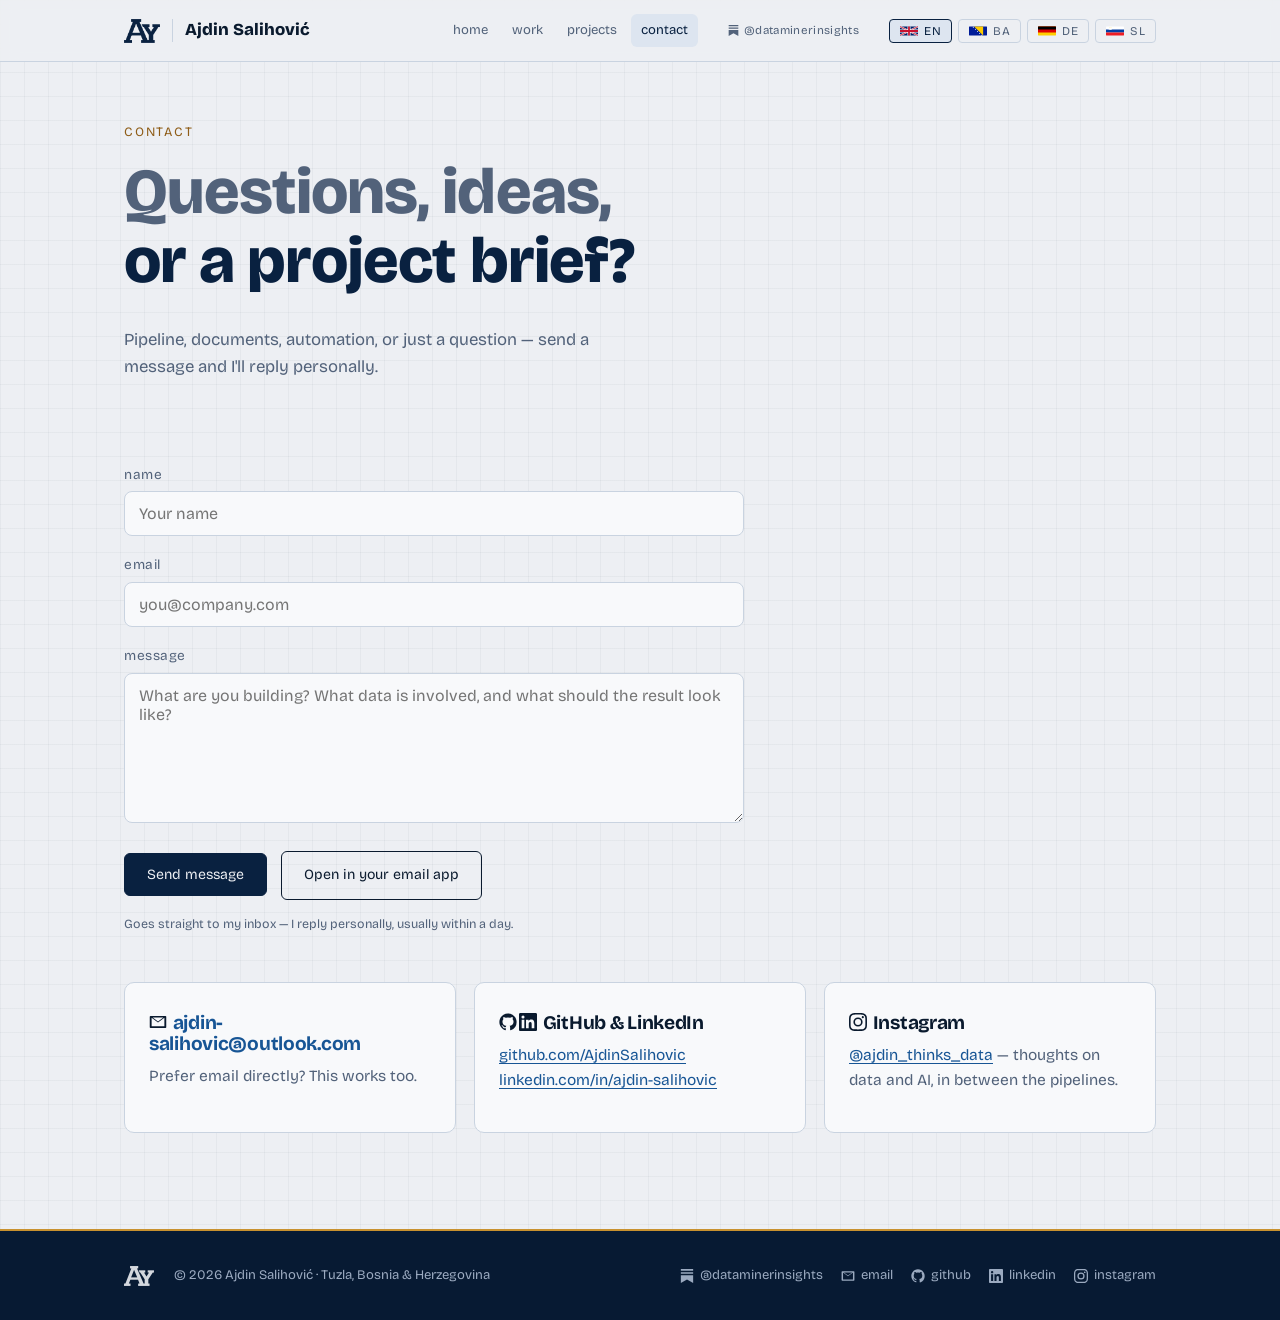
==== contact.html @ 7f222a4f "Removed unnecessary stuff" ====
<!DOCTYPE html>
<html lang="en">
<head>
  <meta charset="UTF-8" />
  <meta name="viewport" content="width=device-width, initial-scale=1.0" />
  <title>Contact — Ajdin Salihović</title>
  <meta name="description" content="Contact Ajdin Salihović — AI Data Engineer &amp; ML Engineer. Send a project inquiry or a question; replies come personally." />
  <link rel="preconnect" href="https://fonts.googleapis.com" />
  <link rel="preconnect" href="https://fonts.gstatic.com" crossorigin />
  <link href="https://fonts.googleapis.com/css2?family=Bricolage+Grotesque:wght@400;500;600;700;800&display=swap" rel="stylesheet" />
  <link rel="icon" type="image/png" href="[data-uri]" />
  <link rel="apple-touch-icon" href="assets/favicon-180.png" />
  <meta name="theme-color" content="#092140" />
  <link rel="stylesheet" href="styles.css" />
</head>
<body>

<header class="nav">
  <div class="nav-inner">
    <a class="brand" href="./"><span class="brand-mark" aria-hidden="true"></span><span class="brand-name">Ajdin Salihović</span></a>
    <nav class="nav-links" aria-label="Main">
      <a href="./">home</a>
      <a href="work">work</a>
      <a href="projects">projects</a>
      <a href="contact" aria-current="page">contact</a>
    </nav>
    <a class="nav-substack" href="https://dataminerinsights.substack.com/" target="_blank" rel="noopener"><svg class="icon" viewBox="0 0 24 24" aria-hidden="true"><path d="M22.539 8.242H1.46V5.406h21.08v2.836zM1.46 10.812V24L12 18.11 22.539 24V10.812H1.46zM22.539 0H1.46v2.836h21.08V0z"/></svg><span>@dataminerinsights</span></a>
    <div class="lang-switch" role="group" aria-label="Language">
      <button class="lang-btn" type="button" data-lang="en" aria-label="English">
        <svg viewBox="0 0 60 30" aria-hidden="true"><rect width="60" height="30" fill="#012169"/><path d="M0,0 60,30 M60,0 0,30" stroke="#fff" stroke-width="6"/><path d="M0,0 60,30 M60,0 0,30" stroke="#C8102E" stroke-width="3"/><path d="M30,0 V30 M0,15 H60" stroke="#fff" stroke-width="10"/><path d="M30,0 V30 M0,15 H60" stroke="#C8102E" stroke-width="6"/></svg>
        <span>EN</span>
      </button>
      <button class="lang-btn" type="button" data-lang="ba" aria-label="Bosanski">
        <svg viewBox="0 0 60 30" aria-hidden="true"><rect width="60" height="30" fill="#001C98"/><path d="M17,0 H47 V30 Z" fill="#FECB00"/><circle cx="14.5" cy="2.5" r="1.7" fill="#fff"/><circle cx="21.5" cy="9.5" r="1.7" fill="#fff"/><circle cx="28.5" cy="16.5" r="1.7" fill="#fff"/><circle cx="35.5" cy="23.5" r="1.7" fill="#fff"/><circle cx="42.5" cy="29" r="1.7" fill="#fff"/></svg>
        <span>BA</span>
      </button>
      <button class="lang-btn" type="button" data-lang="de" aria-label="Deutsch">
        <svg viewBox="0 0 60 30" aria-hidden="true"><rect width="60" height="30" fill="#FFCE00"/><rect width="60" height="20" fill="#DD0000"/><rect width="60" height="10" fill="#000"/></svg>
        <span>DE</span>
      </button>
      <button class="lang-btn" type="button" data-lang="sl" aria-label="Slovenščina">
        <svg viewBox="0 0 60 30" aria-hidden="true"><rect width="60" height="10" fill="#FFFFFF"/><rect y="10" width="60" height="10" fill="#003DA5"/><rect y="20" width="60" height="10" fill="#ED1C24"/><g transform="translate(8,2)"><path d="M6 2 L12 10 L0 10 Z" fill="#FFFFFF"/><path d="M3 8 Q6 12 9 8" stroke="#003DA5" fill="none" stroke-width="0.8"/><path d="M3 10 Q6 14 9 10" stroke="#003DA5" fill="none" stroke-width="0.8"/><circle cx="3" cy="2" r="0.7" fill="#FFD700"/><circle cx="6" cy="0.8" r="0.7" fill="#FFD700"/><circle cx="9" cy="2" r="0.7" fill="#FFD700"/></g></svg>
        <span>SL</span>
      </button>
    </div>
  </div>
</header>

<main>
  <section class="hero">
    <div class="wrap">
      <p class="eyebrow">Contact</p>
      <h1>Questions, ideas,<br /><span class="title-line">or a project brief?</span></h1>
      <p class="hero-sub">
        Pipeline, documents, automation, or just a question — send a message and I'll reply personally.
      </p>
    </div>
  </section>

  <section class="section">
    <div class="wrap">
      <form class="form" action="https://formsubmit.co/ajdin-salihovic@outlook.com" method="POST">
        <!-- FormSubmit configuration -->
        <input type="hidden" name="_subject" value="New inquiry from ajdinsalihovic.github.io" />
        <input type="hidden" name="_template" value="table" />
        <input type="hidden" name="_captcha" value="false" />
        <!-- UPDATE THIS: must be the full URL of YOUR live site's /thanks page.
             FormSubmit sends people here after submitting, so if this points at
             the wrong domain they'll land on a dead page. -->
        <input type="hidden" name="_next" value="https://ajdinsalihovic.github.io/portfolio_ai/thanks" />
        <input type="text" name="_honey" style="display:none" tabindex="-1" autocomplete="off" />

        <label for="name">name</label>
        <input id="name" type="text" name="name" required autocomplete="name" placeholder="Your name" />

        <label for="email">email</label>
        <input id="email" type="email" name="email" required autocomplete="email" placeholder="you@company.com" />

        <label for="message">message</label>
        <textarea id="message" name="message" required placeholder="What are you building? What data is involved, and what should the result look like?"></textarea>

        <button class="btn btn-primary" type="submit">Send message</button>
        <a class="btn btn-ghost" id="mailto-fallback" href="mailto:ajdin-salihovic@outlook.com" style="margin-left:10px;">Open in your email app</a>
        <p class="form-note">Goes straight to my inbox — I reply personally, usually within a day.</p>
      </form>

      <div class="grid-3" style="margin-top:48px;">
        <div class="card reveal">
          <h3><svg class="icon" viewBox="0 0 24 24" aria-hidden="true"><path d="M2 4h20a1 1 0 0 1 1 1v14a1 1 0 0 1-1 1H2a1 1 0 0 1-1-1V5a1 1 0 0 1 1-1zm10 8.6L3.5 6.2v11.6h17V6.2L12 12.6zM4.9 6l7.1 5.3L19.1 6H4.9z"/></svg> <a href="mailto:ajdin-salihovic@outlook.com" style="text-decoration:none;">ajdin-salihovic@outlook.com</a></h3>
          <p>Prefer email directly? This works too.</p>
        </div>
        <div class="card reveal">
          <h3><svg class="icon" viewBox="0 0 24 24" aria-hidden="true"><path d="M12 .5C5.65.5.5 5.65.5 12c0 5.08 3.29 9.39 7.86 10.91.58.11.79-.25.79-.56 0-.27-.01-1.17-.02-2.12-3.2.7-3.88-1.36-3.88-1.36-.52-1.33-1.28-1.68-1.28-1.68-1.04-.71.08-.7.08-.7 1.15.08 1.76 1.19 1.76 1.19 1.03 1.76 2.69 1.25 3.35.96.1-.75.4-1.25.72-1.54-2.55-.29-5.24-1.28-5.24-5.69 0-1.26.45-2.28 1.19-3.09-.12-.29-.52-1.46.11-3.05 0 0 .97-.31 3.17 1.18a11 11 0 0 1 5.77 0c2.2-1.49 3.16-1.18 3.16-1.18.63 1.59.24 2.76.12 3.05.74.81 1.19 1.83 1.19 3.09 0 4.42-2.7 5.39-5.27 5.68.41.36.78 1.06.78 2.14 0 1.55-.01 2.79-.01 3.17 0 .31.21.68.8.56A11.52 11.52 0 0 0 23.5 12C23.5 5.65 18.35.5 12 .5z"/></svg><svg class="icon" viewBox="0 0 24 24" aria-hidden="true"><path d="M20.45 20.45h-3.55v-5.57c0-1.33-.03-3.04-1.85-3.04-1.85 0-2.14 1.45-2.14 2.94v5.67H9.36V9h3.41v1.56h.05c.47-.9 1.63-1.85 3.36-1.85 3.6 0 4.27 2.37 4.27 5.45v6.29zM5.34 7.43a2.06 2.06 0 1 1 0-4.12 2.06 2.06 0 0 1 0 4.12zM7.12 20.45H3.56V9h3.56v11.45zM22.22 0H1.77C.79 0 0 .77 0 1.72v20.55C0 23.23.79 24 1.77 24h20.45c.98 0 1.78-.77 1.78-1.73V1.72C24 .77 23.2 0 22.22 0z"/></svg> GitHub &amp; LinkedIn</h3>
          <p>
            <a href="https://github.com/AjdinSalihovic" target="_blank" rel="noopener">github.com/AjdinSalihovic</a><br />
            <a href="https://www.linkedin.com/in/ajdin-salihovic/" target="_blank" rel="noopener">linkedin.com/in/ajdin-salihovic</a>
          </p>
        </div>
        <div class="card reveal">
          <h3><svg class="icon" viewBox="0 0 24 24" aria-hidden="true"><path d="M12 2.16c3.2 0 3.58.01 4.85.07 1.17.05 1.8.25 2.23.41.56.22.96.48 1.38.9.42.42.68.82.9 1.38.16.42.36 1.06.41 2.23.06 1.27.07 1.65.07 4.85s-.01 3.58-.07 4.85c-.05 1.17-.25 1.8-.41 2.23-.22.56-.48.96-.9 1.38-.42.42-.82.68-1.38.9-.42.16-1.06.36-2.23.41-1.27.06-1.65.07-4.85.07s-3.58-.01-4.85-.07c-1.17-.05-1.8-.25-2.23-.41a3.72 3.72 0 0 1-1.38-.9 3.72 3.72 0 0 1-.9-1.38c-.16-.42-.36-1.06-.41-2.23-.06-1.27-.07-1.65-.07-4.85s.01-3.58.07-4.85c.05-1.17.25-1.8.41-2.23.22-.56.48-.96.9-1.38.42-.42.82-.68 1.38-.9.42-.16 1.06-.36 2.23-.41 1.27-.06 1.65-.07 4.85-.07M12 0C8.74 0 8.33.01 7.05.07 5.78.13 4.9.33 4.14.63c-.79.3-1.46.72-2.13 1.38A5.88 5.88 0 0 0 .63 4.14C.33 4.9.13 5.78.07 7.05.01 8.33 0 8.74 0 12s.01 3.67.07 4.95c.06 1.27.26 2.15.56 2.91.3.79.72 1.46 1.38 2.13a5.88 5.88 0 0 0 2.13 1.38c.76.3 1.64.5 2.91.56C8.33 23.99 8.74 24 12 24s3.67-.01 4.95-.07c1.27-.06 2.15-.26 2.91-.56a5.88 5.88 0 0 0 2.13-1.38 5.88 5.88 0 0 0 1.38-2.13c.3-.76.5-1.64.56-2.91.06-1.28.07-1.69.07-4.95s-.01-3.67-.07-4.95c-.06-1.27-.26-2.15-.56-2.91a5.88 5.88 0 0 0-1.38-2.13A5.88 5.88 0 0 0 19.86.63c-.76-.3-1.64-.5-2.91-.56C15.67.01 15.26 0 12 0zm0 5.84A6.16 6.16 0 1 0 18.16 12 6.16 6.16 0 0 0 12 5.84zm0 10.16A4 4 0 1 1 16 12a4 4 0 0 1-4 4zm7.85-10.4a1.44 1.44 0 1 1-1.44-1.44 1.44 1.44 0 0 1 1.44 1.44z"/></svg> Instagram</h3>
          <p><a href="https://www.instagram.com/ajdin_thinks_data/" target="_blank" rel="noopener">@ajdin_thinks_data</a> — thoughts on data and AI, in between the pipelines.</p>
        </div>
      </div>
    </div>
  </section>
</main>

<footer class="footer">
  <div class="footer-inner">
    <span class="footer-mark" aria-hidden="true"></span>
    <span>© <span id="year">2026</span> Ajdin Salihović · Tuzla, Bosnia &amp; Herzegovina</span>
    <div class="footer-links">
      <a href="https://dataminerinsights.substack.com/" target="_blank" rel="noopener"><svg class="icon" viewBox="0 0 24 24" aria-hidden="true"><path d="M22.539 8.242H1.46V5.406h21.08v2.836zM1.46 10.812V24L12 18.11 22.539 24V10.812H1.46zM22.539 0H1.46v2.836h21.08V0z"/></svg>@dataminerinsights</a>
      <a href="mailto:ajdin-salihovic@outlook.com"><svg class="icon" viewBox="0 0 24 24" aria-hidden="true"><path d="M2 4h20a1 1 0 0 1 1 1v14a1 1 0 0 1-1 1H2a1 1 0 0 1-1-1V5a1 1 0 0 1 1-1zm10 8.6L3.5 6.2v11.6h17V6.2L12 12.6zM4.9 6l7.1 5.3L19.1 6H4.9z"/></svg>email</a>
      <a href="https://github.com/AjdinSalihovic" target="_blank" rel="noopener"><svg class="icon" viewBox="0 0 24 24" aria-hidden="true"><path d="M12 .5C5.65.5.5 5.65.5 12c0 5.08 3.29 9.39 7.86 10.91.58.11.79-.25.79-.56 0-.27-.01-1.17-.02-2.12-3.2.7-3.88-1.36-3.88-1.36-.52-1.33-1.28-1.68-1.28-1.68-1.04-.71.08-.7.08-.7 1.15.08 1.76 1.19 1.76 1.19 1.03 1.76 2.69 1.25 3.35.96.1-.75.4-1.25.72-1.54-2.55-.29-5.24-1.28-5.24-5.69 0-1.26.45-2.28 1.19-3.09-.12-.29-.52-1.46.11-3.05 0 0 .97-.31 3.17 1.18a11 11 0 0 1 5.77 0c2.2-1.49 3.16-1.18 3.16-1.18.63 1.59.24 2.76.12 3.05.74.81 1.19 1.83 1.19 3.09 0 4.42-2.7 5.39-5.27 5.68.41.36.78 1.06.78 2.14 0 1.55-.01 2.79-.01 3.17 0 .31.21.68.8.56A11.52 11.52 0 0 0 23.5 12C23.5 5.65 18.35.5 12 .5z"/></svg>github</a>
      <a href="https://www.linkedin.com/in/ajdin-salihovic/" target="_blank" rel="noopener"><svg class="icon" viewBox="0 0 24 24" aria-hidden="true"><path d="M20.45 20.45h-3.55v-5.57c0-1.33-.03-3.04-1.85-3.04-1.85 0-2.14 1.45-2.14 2.94v5.67H9.36V9h3.41v1.56h.05c.47-.9 1.63-1.85 3.36-1.85 3.6 0 4.27 2.37 4.27 5.45v6.29zM5.34 7.43a2.06 2.06 0 1 1 0-4.12 2.06 2.06 0 0 1 0 4.12zM7.12 20.45H3.56V9h3.56v11.45zM22.22 0H1.77C.79 0 0 .77 0 1.72v20.55C0 23.23.79 24 1.77 24h20.45c.98 0 1.78-.77 1.78-1.73V1.72C24 .77 23.2 0 22.22 0z"/></svg>linkedin</a>
      <a href="https://www.instagram.com/ajdin_thinks_data/" target="_blank" rel="noopener"><svg class="icon" viewBox="0 0 24 24" aria-hidden="true"><path d="M12 2.16c3.2 0 3.58.01 4.85.07 1.17.05 1.8.25 2.23.41.56.22.96.48 1.38.9.42.42.68.82.9 1.38.16.42.36 1.06.41 2.23.06 1.27.07 1.65.07 4.85s-.01 3.58-.07 4.85c-.05 1.17-.25 1.8-.41 2.23-.22.56-.48.96-.9 1.38-.42.42-.82.68-1.38.9-.42.16-1.06.36-2.23.41-1.27.06-1.65.07-4.85.07s-3.58-.01-4.85-.07c-1.17-.05-1.8-.25-2.23-.41a3.72 3.72 0 0 1-1.38-.9 3.72 3.72 0 0 1-.9-1.38c-.16-.42-.36-1.06-.41-2.23-.06-1.27-.07-1.65-.07-4.85s.01-3.58.07-4.85c.05-1.17.25-1.8.41-2.23.22-.56.48-.96.9-1.38.42-.42.82-.68 1.38-.9.42-.16 1.06-.36 2.23-.41 1.27-.06 1.65-.07 4.85-.07M12 0C8.74 0 8.33.01 7.05.07 5.78.13 4.9.33 4.14.63c-.79.3-1.46.72-2.13 1.38A5.88 5.88 0 0 0 .63 4.14C.33 4.9.13 5.78.07 7.05.01 8.33 0 8.74 0 12s.01 3.67.07 4.95c.06 1.27.26 2.15.56 2.91.3.79.72 1.46 1.38 2.13a5.88 5.88 0 0 0 2.13 1.38c.76.3 1.64.5 2.91.56C8.33 23.99 8.74 24 12 24s3.67-.01 4.95-.07c1.27-.06 2.15-.26 2.91-.56a5.88 5.88 0 0 0 2.13-1.38 5.88 5.88 0 0 0 1.38-2.13c.3-.76.5-1.64.56-2.91.06-1.28.07-1.69.07-4.95s-.01-3.67-.07-4.95c-.06-1.27-.26-2.15-.56-2.91a5.88 5.88 0 0 0-1.38-2.13A5.88 5.88 0 0 0 19.86.63c-.76-.3-1.64-.5-2.91-.56C15.67.01 15.26 0 12 0zm0 5.84A6.16 6.16 0 1 0 18.16 12 6.16 6.16 0 0 0 12 5.84zm0 10.16A4 4 0 1 1 16 12a4 4 0 0 1-4 4zm7.85-10.4a1.44 1.44 0 1 1-1.44-1.44 1.44 1.44 0 0 1 1.44 1.44z"/></svg>instagram</a>
    </div>
  </div>
</footer>

<script src="i18n.js"></script>
<script src="script.js"></script>
<script>
// "Open in your email app": prefill subject + body from whatever is typed
(function () {
  const link = document.getElementById("mailto-fallback");
  if (!link) return;
  link.addEventListener("click", function () {
    const name = document.getElementById("name").value.trim();
    const email = document.getElementById("email").value.trim();
    const msg = document.getElementById("message").value.trim();
    const subject = "Portfolio inquiry" + (name ? " from " + name : "");
    const body = msg + (email ? "\n\nReply to: " + email : "");
    link.href =
      "mailto:ajdin-salihovic@outlook.com" +
      "?subject=" + encodeURIComponent(subject) +
      "&body=" + encodeURIComponent(body);
  });
})();
</script>
</body>
</html>
---- styles.css ----
/* ============================================================
   Ajdin Salihović — portfolio
   Palette: drafting paper / AY navy / slate / brass signal
   Anchored on the navy of the AY monogram (#092140).
   Type: Bricolage Grotesque — single font for everything
   ============================================================ */

:root {
  /* surfaces — cool drafting paper, so the navy mark sits on its own hue family */
  --paper: #EDEFF3;
  --panel: #F8F9FB;
  --line: #C9D3E0;

  /* ink */
  --ink: #0A1A2E;
  --muted: #52627A;

  /* brand — taken straight from the AY monogram */
  --brand: #092140;
  --brand-soft: #DDE5F0;
  /* inline links need to read as interactive next to near-navy body text */
  --link: #175595;

  /* signal — brass, used sparingly: eyebrows, counters, data in motion */
  --signal: #8F5D18;
  --signal-bright: #C8912F;

  /* dark footer surface */
  --dark: #071A33;
  --dark-muted: #9BAAC0;

  --radius: 10px;
  --maxw: 1080px;
  --font-display: "Bricolage Grotesque", "Arial Black", sans-serif;
  --font-body: "Bricolage Grotesque", "Helvetica Neue", Arial, sans-serif;
}

* { box-sizing: border-box; }

html { scroll-behavior: smooth; }

body {
  margin: 0;
  background: var(--paper);
  background-image:
    linear-gradient(to right, rgba(9, 33, 64, 0.04) 1px, transparent 1px),
    linear-gradient(to bottom, rgba(9, 33, 64, 0.04) 1px, transparent 1px);
  background-size: 24px 24px;
  color: var(--ink);
  font-family: var(--font-body);
  font-size: 17px;
  line-height: 1.6;
  -webkit-font-smoothing: antialiased;
}

::selection { background: var(--brand); color: var(--paper); }

a { color: var(--link); text-decoration-thickness: 1px; text-underline-offset: 3px; }
a:hover { color: var(--ink); }

a:focus-visible,
button:focus-visible,
input:focus-visible,
textarea:focus-visible {
  outline: 2px solid var(--signal);
  outline-offset: 3px;
  border-radius: 2px;
}

h1, h2, h3 {
  font-family: var(--font-display);
  line-height: 1.08;
  letter-spacing: -0.015em;
  margin: 0 0 0.5em;
}

h1 { font-size: clamp(2.4rem, 6vw, 4.2rem); font-weight: 800; }
h2 { font-size: clamp(1.7rem, 3.5vw, 2.4rem); font-weight: 700; }
h3 { font-size: 1.2rem; font-weight: 700; }

p { margin: 0 0 1em; }

.wrap { max-width: var(--maxw); margin: 0 auto; padding: 0 24px; }

.eyebrow {
  font-family: var(--font-body);
  font-size: 0.8rem;
  letter-spacing: 0.14em;
  text-transform: uppercase;
  color: var(--signal);
  margin-bottom: 0.9rem;
}

/* ---------------------------- nav --------------------------- */
.nav {
  position: sticky;
  top: 0;
  z-index: 50;
  background: color-mix(in srgb, var(--paper) 88%, transparent);
  backdrop-filter: blur(8px);
  border-bottom: 1px solid var(--line);
}
.nav-inner {
  max-width: var(--maxw);
  margin: 0 auto;
  padding: 14px 24px;
  display: flex;
  align-items: center;
  gap: 20px;
  flex-wrap: wrap;
}
.brand {
  font-family: var(--font-display);
  font-weight: 800;
  font-size: 1.05rem;
  text-decoration: none;
  color: var(--ink);
  display: flex;
  align-items: center;
  gap: 12px;
}
.brand-mark {
  /* the AY monogram is inlined as a data URI — no external file to go missing */
  width: 36px;
  height: 24px;
  display: block;
  flex: none;
  background: url("[data-uri]") center/contain no-repeat;
  transition: transform 0.2s ease;
}
.brand:hover .brand-mark { transform: translateY(-1px); }

/* hairline between mark and wordmark — the ledger rule */
.brand-name {
  padding-left: 12px;
  border-left: 1px solid var(--line);
  line-height: 1.35;
}
.nav-links {
  margin-left: auto;
  display: flex;
  gap: 4px;
  flex-wrap: wrap;
}
.nav-links a {
  font-family: var(--font-body);
  font-size: 0.82rem;
  text-decoration: none;
  color: var(--muted);
  padding: 6px 10px;
  border-radius: 6px;
}
.nav-links a:hover { color: var(--ink); background: var(--brand-soft); }
.nav-links a[aria-current="page"] {
  color: var(--brand);
  background: var(--brand-soft);
}

/* language switcher */
.lang-switch { display: flex; gap: 6px; align-items: center; }
.lang-btn {
  display: inline-flex;
  align-items: center;
  gap: 6px;
  font-family: var(--font-body);
  font-size: 0.74rem;
  letter-spacing: 0.04em;
  border: 1px solid var(--line);
  border-radius: 4px;
  padding: 4px 10px;
  background: transparent;
  color: var(--muted);
  cursor: pointer;
}
.lang-btn svg { width: 18px; height: 12px; border-radius: 2px; display: block; }
.lang-btn:hover { border-color: var(--brand); color: var(--ink); }
.lang-btn.active { background: var(--brand-soft); border-color: var(--brand); color: var(--brand); }

/* substack link inline in the nav row */
.nav-substack {
  display: inline-flex;
  align-items: center;
  gap: 5px;
  font-family: var(--font-body);
  font-size: 0.72rem;
  letter-spacing: 0.03em;
  color: var(--muted);
  text-decoration: none;
  margin: 0 10px;
  white-space: nowrap;
}
.nav-substack .icon { width: 11px; height: 11px; }
.nav-substack:hover { color: var(--brand); }

/* --------------------------- hero --------------------------- */
.hero { padding: 60px 0 48px; overflow: hidden; }
.hero-inner { display: flex; align-items: center; gap: 48px; }
.hero-text { flex: 1 1 55%; min-width: 0; }
.hero-photo { flex: 0 0 340px; display: flex; align-items: center; justify-content: center; }
.hero h1 { color: var(--muted); font-size: clamp(2.6rem, 5.5vw, 4rem); }
.hero .title-line { color: var(--brand); }
.hero-sub { max-width: 520px; color: var(--muted); font-size: 1.05rem; }
.hero-actions { display: flex; gap: 14px; flex-wrap: wrap; margin-top: 26px; }
.hero + .section { border-top: none; padding-top: 0; }

.photo-placeholder {
  width: 300px;
  height: 360px;
  border: 2px dashed var(--line);
  border-radius: var(--radius);
  display: flex;
  align-items: center;
  justify-content: center;
  color: var(--muted);
  font-size: 0.88rem;
  text-align: center;
  background: var(--panel);
}

.hero-img {
  width: 300px;
  height: 360px;
  object-fit: cover;
  border-radius: var(--radius);
}

.btn {
  display: inline-block;
  font-family: var(--font-body);
  font-size: 0.88rem;
  text-decoration: none;
  padding: 12px 22px;
  border-radius: 6px;
  border: 1.5px solid var(--ink);
  color: var(--ink);
  background: transparent;
  cursor: pointer;
  transition: background 0.15s, color 0.15s;
}
.btn-primary { background: var(--brand); border-color: var(--brand); color: var(--paper); }
.btn-primary:hover { background: var(--ink); border-color: var(--ink); color: var(--paper); }
.btn-ghost:hover { background: var(--brand-soft); color: var(--ink); }

@media (prefers-reduced-motion: reduce) {
  html { scroll-behavior: auto; }
  .reveal { transition: none !important; transform: none !important; opacity: 1 !important; }
}

/* ------------------------- sections ------------------------- */
.section { padding: 56px 0; }
.section + .section { border-top: 1px solid var(--line); }

/* ---------------------- featured project ------------------- */
.featured-grid { display: flex; align-items: center; gap: 48px; }
.featured-text { flex: 1 1 50%; }
.featured-visual { flex: 1 1 40%; }
.featured-img-placeholder {
  width: 100%;
  aspect-ratio: 4 / 3;
  border: 2px dashed var(--line);
  border-radius: var(--radius);
  display: flex;
  align-items: center;
  justify-content: center;
  color: var(--muted);
  font-size: 0.85rem;
  text-align: center;
  background: var(--panel);
}

/* ---------------------- quote section ---------------------- */
.section-quote { padding: 48px 0; }
.quote {
  position: relative;
  padding: 32px 0 24px 48px;
  border-left: 3px solid var(--signal);
  margin: 0;
}
.quote-mark {
  position: absolute;
  top: 12px;
  left: 10px;
  font-family: var(--font-display);
  font-size: 4rem;
  line-height: 1;
  color: var(--signal-bright);
  opacity: 0.35;
}
.quote p {
  font-size: 1.2rem;
  font-style: italic;
  color: var(--ink);
  margin: 0 0 12px;
  line-height: 1.5;
}
.quote cite {
  font-style: normal;
  font-size: 0.88rem;
  color: var(--muted);
}

/* intro paragraph under a section heading */
.section-lead {
  max-width: 620px;
  color: var(--muted);
  font-size: 1.05rem;
  margin-bottom: 30px;
}

/* jump targets must clear the sticky nav */
[id] { scroll-margin-top: 84px; }

.grid-3 { display: grid; grid-template-columns: repeat(3, 1fr); gap: 18px; }
.grid-2 { display: grid; grid-template-columns: repeat(2, 1fr); gap: 18px; }
@media (max-width: 860px) { .grid-3 { grid-template-columns: 1fr; } .grid-2 { grid-template-columns: 1fr; } }

.card {
  background: var(--panel);
  border: 1px solid var(--line);
  border-radius: var(--radius);
  padding: 24px;
}
.card h3 { margin-top: 0.4rem; }
.card p { color: var(--muted); font-size: 0.97rem; }
a.card { text-decoration: none; color: inherit; display: block; transition: border-color 0.15s, transform 0.15s; }
a.card:hover { border-color: var(--brand); }


/* about section — different layout, no card grid */
.about-text { max-width: 680px; margin-bottom: 34px; }
.about-text p { font-size: 1.05rem; }
.details-grid {
  display: grid;
  grid-template-columns: 1fr 1fr;
  gap: 30px 40px;
  margin-bottom: 30px;
}
@media (max-width: 700px) { .details-grid { grid-template-columns: 1fr; } }
.details-grid h3 {
  font-size: 0.95rem;
  margin-bottom: 12px;
  padding-bottom: 8px;
  border-bottom: 1px solid var(--line);
  color: var(--ink);
}
.about-links {
  display: flex;
  align-items: center;
  gap: 16px;
  flex-wrap: wrap;
  font-size: 0.88rem;
}
.about-links a:not(.btn) { color: var(--muted); }
.about-links a:not(.btn):hover { color: var(--ink); }
.social-inline {
  display: inline-flex;
  align-items: center;
  gap: 4px;
  font-size: 0.88rem;
  color: var(--muted);
  margin-left: 6px;
}
.social-inline a { color: var(--muted); text-decoration: none; }
.social-inline a:hover { color: var(--ink); text-decoration: underline; }

/* ----------------------- record blocks ---------------------- */
.record {
  border: 1px solid var(--line);
  border-radius: var(--radius);
  background: var(--panel);
  padding: 26px 26px 20px;
  margin-bottom: 18px;
}
.record-head {
  display: flex;
  align-items: baseline;
  gap: 14px;
  flex-wrap: wrap;
}
.record-head h3 { margin: 0; }
.record-org { font-family: var(--font-body); font-size: 0.85rem; color: var(--signal); }
.record-meta {
  display: flex;
  gap: 22px;
  flex-wrap: wrap;
  margin: 10px 0 14px;
  font-family: var(--font-body);
  font-size: 0.8rem;
  color: var(--muted);
}
.record ul { margin: 0; padding-left: 20px; color: var(--muted); font-size: 0.96rem; }
.record ul li { margin-bottom: 6px; }
.record .stack-line { margin-top: 14px; font-family: var(--font-body); font-size: 0.78rem; color: var(--brand); }

.badge-current {
  font-family: var(--font-body);
  font-size: 0.68rem;
  letter-spacing: 0.1em;
  text-transform: uppercase;
  background: var(--brand);
  color: var(--paper);
  border-radius: 4px;
  padding: 3px 10px;
}

/* skill groups */
.skills dt {
  font-family: var(--font-body);
  font-size: 0.8rem;
  color: var(--brand);
  margin-top: 18px;
  letter-spacing: 0.02em;
}
.skills dt:first-child { margin-top: 0; }
.skills dd {
  margin: 4px 0 0;
  color: var(--muted);
  font-size: 0.95rem;
  padding-left: 12px;
  border-left: 2px solid var(--line);
  margin-top: 6px;
  line-height: 1.5;
}



/* card variants */
.card-slim {
  background: transparent;
  border: none;
  padding: 4px 0;
}

/* dark section variant — breaks visual monotony */
.section-dark,
.section-dark + .section,
.section + .section-dark { border-top: none; }
.section-dark {
  background: var(--brand);
  color: var(--paper);
  overflow: visible;
}
.section-dark h2 { color: var(--paper); }
.section-dark p, .section-dark .section-lead { color: rgba(255,255,255,0.75); }
.section-dark a { color: rgba(255,255,255,0.85); }
.section-dark a:hover { color: #fff; }
.section-dark .btn-ghost {
  border-color: rgba(255,255,255,0.4);
  color: rgba(255,255,255,0.85);
}
.section-dark .btn-ghost:hover { background: rgba(255,255,255,0.12); color: #fff; }
.section-dark .exp-card { border-color: rgba(255,255,255,0.15); background: rgba(255,255,255,0.06); }
.section-dark .exp-card h3 { color: var(--paper); }
.section-dark .exp-card .exp-org { color: var(--signal-bright); }
.section-dark .exp-card .exp-meta { color: rgba(255,255,255,0.5); }
.section-dark .exp-card .exp-stack { color: rgba(255,255,255,0.5); }
.section-dark .exp-card p { color: rgba(255,255,255,0.65); }
.section-dark .exp-card.current { border-color: var(--signal-bright); }

.section-cta {
  margin-top: 24px;
  color: var(--muted);
  font-size: 0.97rem;
}
.section-cta a { color: var(--brand); }

/* tag chips — individual pills */
.chips { display: flex; flex-wrap: wrap; gap: 8px; padding: 0; margin: 14px 0 0; list-style: none; }
.chips li {
  font-family: var(--font-body);
  font-size: 0.78rem;
  background: var(--brand-soft);
  color: var(--brand);
  border-radius: 999px;
  padding: 5px 14px;
  white-space: nowrap;
}

/* ------------------------- contact form ---------------------- */
.form { max-width: 620px; }
.form label {
  display: block;
  margin: 18px 0 6px;
  font-size: 0.85rem;
  color: var(--muted);
  text-transform: lowercase;
  letter-spacing: 0.04em;
}
.form input, .form textarea {
  width: 100%;
  font-family: var(--font-body);
  font-size: 1rem;
  padding: 12px 14px;
  border: 1px solid var(--line);
  border-radius: 8px;
  background: var(--panel);
  color: var(--ink);
}
.form input:focus, .form textarea:focus { border-color: var(--brand); }
.form textarea { min-height: 150px; resize: vertical; }
.form button { margin-top: 22px; }
.form-note { font-family: var(--font-body); font-size: 0.78rem; color: var(--muted); margin-top: 14px; }

/* ------------------------- footer ---------------------------- */
.footer {
  background: var(--dark);
  color: var(--dark-muted);
  margin-top: 40px;
  /* brass hairline: the last trace of the signal colour */
  border-top: 2px solid var(--signal-bright);
}
.footer-inner {
  max-width: var(--maxw);
  margin: 0 auto;
  padding: 34px 24px;
  display: flex;
  align-items: center;
  gap: 14px 20px;
  flex-wrap: wrap;
  font-family: var(--font-body);
  font-size: 0.82rem;
  color: var(--dark-muted);
}
.footer-mark {
  width: 30px;
  height: 20px;
  display: block;
  flex: none;
  opacity: 0.9;
  background: url("[data-uri]") center/contain no-repeat;
}
.footer-links { margin-left: auto; display: flex; gap: 18px; flex-wrap: wrap; }
.footer-links a { color: var(--dark-muted); text-decoration: none; transition: color 0.15s; }
.footer-links a:hover { color: #fff; }
.footer a:focus-visible { outline-color: var(--signal-bright); }

/* ---------------------- scroll reveal ------------------------ */
.reveal { opacity: 0; transform: translateY(14px); transition: opacity 0.5s ease, transform 0.5s ease; }
.reveal.in { opacity: 1; transform: none; }


/* ---------------------- icons ---------------------- */
.icon { width: 16px; height: 16px; fill: currentColor; vertical-align: -3px; }
.footer-links a { display: inline-flex; align-items: center; gap: 6px; }
.footer-links .icon { width: 14px; height: 14px; }
h3 .icon { width: 18px; height: 18px; vertical-align: -2px; margin-right: 2px; }

/* ---------------------- experience carousel ----------------- */
.experience-track {
  display: flex;
  gap: 18px;
  overflow-x: auto;
  scroll-snap-type: x proximity;
  -webkit-overflow-scrolling: touch;
  padding-bottom: 12px;
  margin-left: -24px;
  margin-right: -24px;
  padding-left: 24px;
  padding-right: 24px;
}
.experience-track::-webkit-scrollbar { height: 4px; }
.experience-track::-webkit-scrollbar-track { background: rgba(255,255,255,0.12); border-radius: 2px; }
.experience-track::-webkit-scrollbar-thumb { background: rgba(255,255,255,0.3); border-radius: 2px; }
.experience-track::-webkit-scrollbar-thumb:hover { background: rgba(255,255,255,0.5); }
.exp-card {
  flex: 0 0 300px;
  scroll-snap-align: start;
  background: var(--panel);
  border: 1px solid var(--line);
  border-radius: var(--radius);
  padding: 24px;
}
.exp-card h3 { font-size: 1.1rem; margin: 0 0 4px; }
.exp-card .exp-org { font-size: 0.95rem; color: var(--signal); margin-bottom: 8px; }
.exp-card .exp-meta { font-size: 0.8rem; color: var(--muted); margin-bottom: 10px; }
.exp-card .exp-stack { font-size: 0.78rem; color: var(--brand); margin-top: 12px; }
.exp-card.current { border-color: var(--brand); }

@media (max-width: 700px) {
  .experience-track {
    flex-direction: column;
    overflow-x: visible;
    gap: 14px;
  }
  .exp-card { flex: none; }
}

/* ---------------------- projects carousel ------------------- */
.projects-track {
  display: flex;
  gap: 24px;
  overflow-x: auto;
  scroll-snap-type: x proximity;
  -webkit-overflow-scrolling: touch;
  padding-bottom: 12px;
  margin-left: -24px;
  margin-right: -24px;
  padding-left: 24px;
  padding-right: 24px;
}
.projects-track::-webkit-scrollbar { height: 4px; }
.projects-track::-webkit-scrollbar-track { background: var(--line); border-radius: 2px; }
.projects-track::-webkit-scrollbar-thumb { background: var(--muted); border-radius: 2px; }
.projects-track::-webkit-scrollbar-thumb:hover { background: var(--ink); }

.project-card {
  flex: 0 0 380px;
  scroll-snap-align: start;
  background: var(--panel);
  border: 1px solid var(--line);
  border-radius: var(--radius);
  overflow: hidden;
  text-decoration: none;
  color: inherit;
  transition: border-color 0.15s, transform 0.15s;
}
.project-card:hover { border-color: var(--brand); transform: translateY(-2px); }

.project-screenshot {
  position: relative;
  width: 100%;
  aspect-ratio: 16 / 10;
  overflow: hidden;
  background: var(--line);
}
.project-screenshot img {
  width: 100%;
  height: 100%;
  object-fit: cover;
  display: block;
}
.project-overlay {
  position: absolute;
  inset: 0;
  background: rgba(9, 33, 64, 0.6);
  display: flex;
  align-items: center;
  justify-content: center;
  opacity: 0;
  transition: opacity 0.2s ease;
}
.project-card:hover .project-overlay { opacity: 1; }
.project-live {
  font-family: var(--font-body);
  font-size: 0.88rem;
  font-weight: 600;
  color: #fff;
  background: var(--brand);
  padding: 8px 18px;
  border-radius: 6px;
}

.project-info {
  padding: 20px 22px 22px;
}
.project-info h3 {
  font-size: 1.1rem;
  margin: 0 0 4px;
}
.project-type {
  font-size: 0.82rem;
  color: var(--signal);
  margin-bottom: 8px;
}
.project-info p {
  color: var(--muted);
  font-size: 0.92rem;
  margin-bottom: 12px;
}
.project-info .chips { margin-top: 10px; }

@media (max-width: 700px) {
  .projects-track {
    flex-direction: column;
    overflow-x: visible;
    gap: 18px;
  }
  .project-card { flex: none; }
  .scroll-hint { display: none; }
}

/* ---------------------- tablet ------------------------------- */
@media (max-width: 1024px) {
  .hero-inner { gap: 32px; }
  .hero-photo { flex: 0 0 260px; }
  .photo-placeholder, .hero-img { width: 240px; height: 290px; }
  .section#about .wrap { padding-left: 15px; padding-right: 15px; }
  .section-dark .wrap { padding-left: 15px; padding-right: 15px; }
}

/* ---------------------- small screens ------------------------ */
@media (max-width: 700px) {
  html, body { overflow-x: hidden; }
  body { font-size: 16px; }
  .wrap { padding: 0 20px; }

  /* nav: brand on top, links centered underneath */
  .nav-inner {
    flex-direction: column;
    align-items: center;
    gap: 10px;
    padding: 12px 16px;
  }
  .nav-links {
    margin-left: 0;
    justify-content: center;
  }
  .lang-switch { order: 5; }
  .nav-substack { margin: 0; font-size: 0.68rem; }
  .nav-substack .icon { width: 10px; height: 10px; }

  /* hero: stacked, centered */
  .hero { padding: 44px 15px 32px; text-align: center; }
  .hero-inner { flex-direction: column; }
  .hero-photo { flex: none; order: -1; margin-bottom: 20px; }
  .photo-placeholder, .hero-img { width: 200px; height: 240px; }
  .hero-sub { margin-left: auto; margin-right: auto; }
  .hero-actions { justify-content: center; }
  .featured-grid { flex-direction: column; }
  .featured-text { text-align: center; }
  .featured-visual { width: 100%; }
  .quote { padding-left: 24px; }
  .quote-mark { left: 0; font-size: 3rem; }
  .hero-actions { justify-content: center; }

  /* buttons: full-width, easy thumb targets */
  .hero-actions .btn {
    flex: 1 1 100%;
    text-align: center;
    padding: 14px 22px;
  }

  /* mobile nav stacks, so jump targets need more clearance */
  [id] { scroll-margin-top: 150px; }
  .section-lead { font-size: 1rem; }

  /* section headers centered on mobile */
  .section { padding: 44px 0; }
  .section .eyebrow { text-align: center; }
  .section#about h2 { text-align: left; }
  .section-dark h2 { text-align: left; }



  /* cards: tighter padding */
  .card { padding: 20px 18px; }
  .details-grid { gap: 20px; }
  .about-links { flex-direction: column; align-items: flex-start; }
  .social-inline { display: none; }

  /* section-dark on mobile */
  .section-dark { padding: 44px 0; }

  /* all action buttons: full-width, centered, stacked */
  main .btn { display: block; width: 100%; text-align: center; margin: 10px 0 0 !important; box-sizing: border-box; }
  .hero-actions { display: block; }

  /* footer: centered stack */
  .footer-inner {
    flex-direction: column;
    text-align: center;
    gap: 14px;
  }
  .footer-links { margin-left: 0; justify-content: center; }
}

@media (max-width: 400px) {
  h1 { font-size: 2.1rem; }
  .nav-links a { padding: 6px 8px; font-size: 0.78rem; }
}
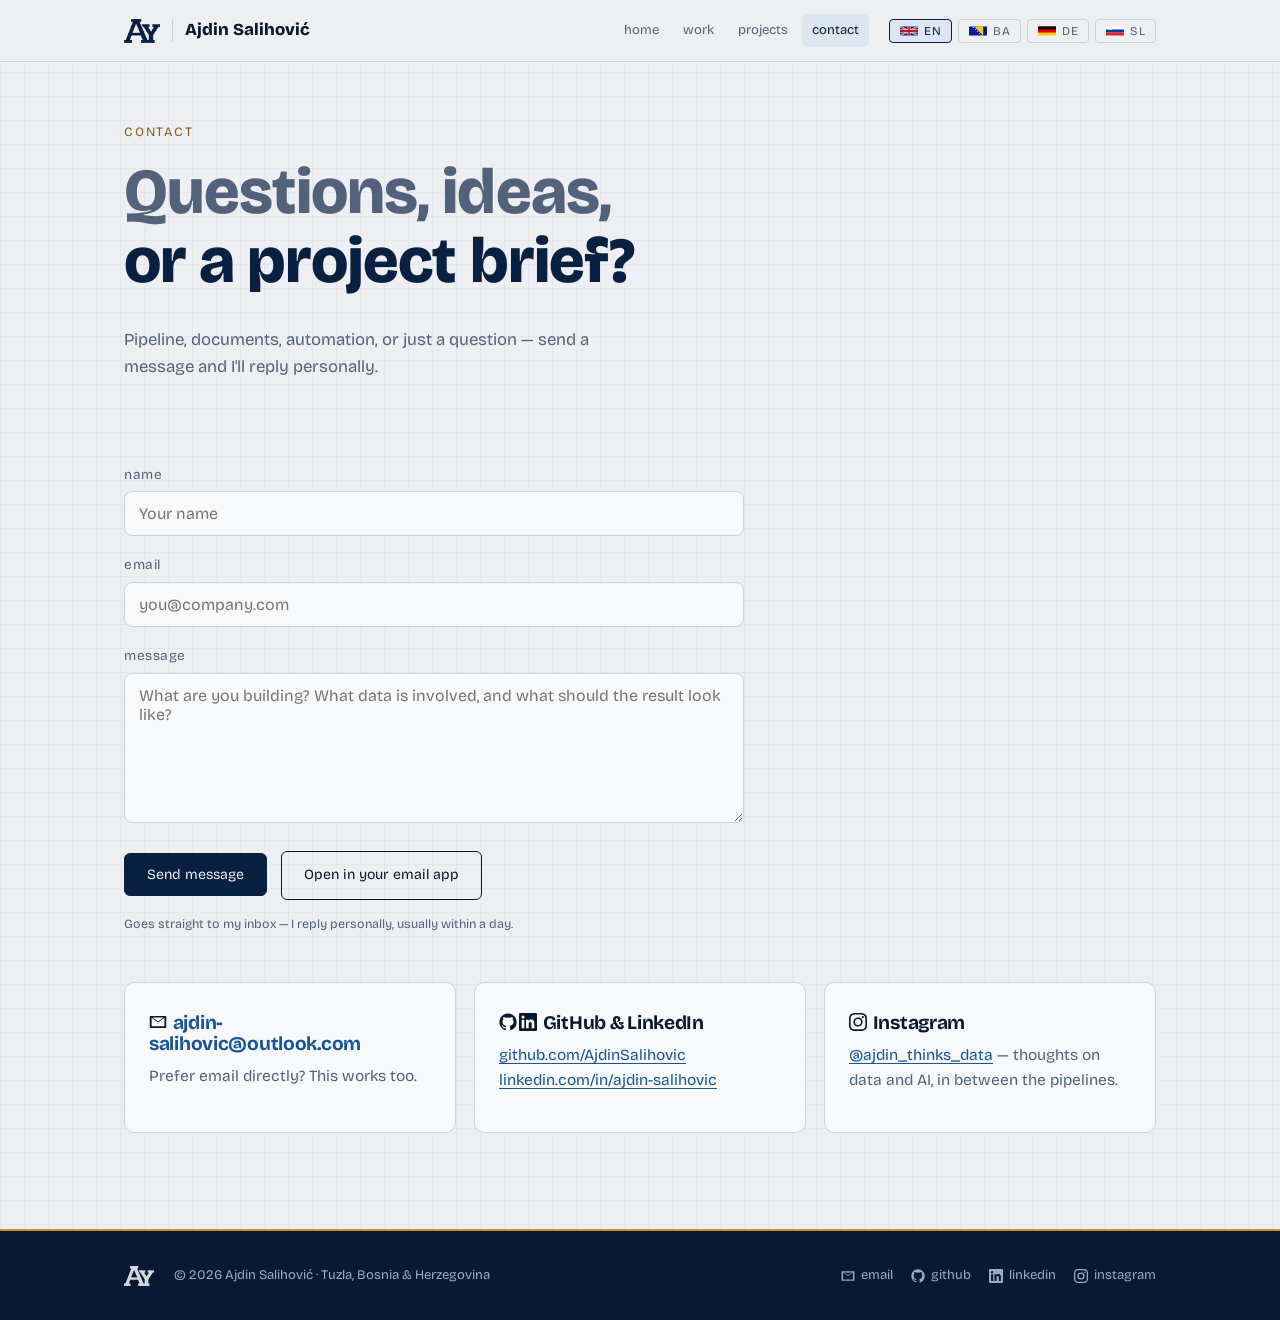
==== commit 20a69f0d: "Localication" ====
--- a/contact.html
+++ b/contact.html
@@ -11,6 +11,19 @@
   <link rel="icon" type="image/png" href="[data-uri]" />
   <link rel="apple-touch-icon" href="assets/favicon-180.png" />
   <meta name="theme-color" content="#092140" />
+  
+  <!-- Open Graph / Social Media Preview -->
+  <meta property="og:type" content="website" />
+  <meta property="og:title" content="Ajdin Salihović — Portfolio" />
+  <meta property="og:image" content="https://ajdinsalihovic.github.io/portfolio_ai/assets/preview.jpg" />
+  <meta property="og:image:width" content="1200" />
+  <meta property="og:image:height" content="630" />
+  
+  <!-- Twitter Card -->
+  <meta name="twitter:card" content="summary_large_image" />
+  <meta name="twitter:title" content="Ajdin Salihović — Portfolio" />
+  <meta name="twitter:image" content="https://ajdinsalihovic.github.io/portfolio_ai/assets/preview.jpg" />
+  
   <link rel="stylesheet" href="styles.css" />
 </head>
 <body>
@@ -24,7 +37,6 @@
       <a href="projects">projects</a>
       <a href="contact" aria-current="page">contact</a>
     </nav>
-    <a class="nav-substack" href="https://dataminerinsights.substack.com/" target="_blank" rel="noopener"><svg class="icon" viewBox="0 0 24 24" aria-hidden="true"><path d="M22.539 8.242H1.46V5.406h21.08v2.836zM1.46 10.812V24L12 18.11 22.539 24V10.812H1.46zM22.539 0H1.46v2.836h21.08V0z"/></svg><span>@dataminerinsights</span></a>
     <div class="lang-switch" role="group" aria-label="Language">
       <button class="lang-btn" type="button" data-lang="en" aria-label="English">
         <svg viewBox="0 0 60 30" aria-hidden="true"><rect width="60" height="30" fill="#012169"/><path d="M0,0 60,30 M60,0 0,30" stroke="#fff" stroke-width="6"/><path d="M0,0 60,30 M60,0 0,30" stroke="#C8102E" stroke-width="3"/><path d="M30,0 V30 M0,15 H60" stroke="#fff" stroke-width="10"/><path d="M30,0 V30 M0,15 H60" stroke="#C8102E" stroke-width="6"/></svg>
@@ -110,7 +122,6 @@
     <span class="footer-mark" aria-hidden="true"></span>
     <span>© <span id="year">2026</span> Ajdin Salihović · Tuzla, Bosnia &amp; Herzegovina</span>
     <div class="footer-links">
-      <a href="https://dataminerinsights.substack.com/" target="_blank" rel="noopener"><svg class="icon" viewBox="0 0 24 24" aria-hidden="true"><path d="M22.539 8.242H1.46V5.406h21.08v2.836zM1.46 10.812V24L12 18.11 22.539 24V10.812H1.46zM22.539 0H1.46v2.836h21.08V0z"/></svg>@dataminerinsights</a>
       <a href="mailto:ajdin-salihovic@outlook.com"><svg class="icon" viewBox="0 0 24 24" aria-hidden="true"><path d="M2 4h20a1 1 0 0 1 1 1v14a1 1 0 0 1-1 1H2a1 1 0 0 1-1-1V5a1 1 0 0 1 1-1zm10 8.6L3.5 6.2v11.6h17V6.2L12 12.6zM4.9 6l7.1 5.3L19.1 6H4.9z"/></svg>email</a>
       <a href="https://github.com/AjdinSalihovic" target="_blank" rel="noopener"><svg class="icon" viewBox="0 0 24 24" aria-hidden="true"><path d="M12 .5C5.65.5.5 5.65.5 12c0 5.08 3.29 9.39 7.86 10.91.58.11.79-.25.79-.56 0-.27-.01-1.17-.02-2.12-3.2.7-3.88-1.36-3.88-1.36-.52-1.33-1.28-1.68-1.28-1.68-1.04-.71.08-.7.08-.7 1.15.08 1.76 1.19 1.76 1.19 1.03 1.76 2.69 1.25 3.35.96.1-.75.4-1.25.72-1.54-2.55-.29-5.24-1.28-5.24-5.69 0-1.26.45-2.28 1.19-3.09-.12-.29-.52-1.46.11-3.05 0 0 .97-.31 3.17 1.18a11 11 0 0 1 5.77 0c2.2-1.49 3.16-1.18 3.16-1.18.63 1.59.24 2.76.12 3.05.74.81 1.19 1.83 1.19 3.09 0 4.42-2.7 5.39-5.27 5.68.41.36.78 1.06.78 2.14 0 1.55-.01 2.79-.01 3.17 0 .31.21.68.8.56A11.52 11.52 0 0 0 23.5 12C23.5 5.65 18.35.5 12 .5z"/></svg>github</a>
       <a href="https://www.linkedin.com/in/ajdin-salihovic/" target="_blank" rel="noopener"><svg class="icon" viewBox="0 0 24 24" aria-hidden="true"><path d="M20.45 20.45h-3.55v-5.57c0-1.33-.03-3.04-1.85-3.04-1.85 0-2.14 1.45-2.14 2.94v5.67H9.36V9h3.41v1.56h.05c.47-.9 1.63-1.85 3.36-1.85 3.6 0 4.27 2.37 4.27 5.45v6.29zM5.34 7.43a2.06 2.06 0 1 1 0-4.12 2.06 2.06 0 0 1 0 4.12zM7.12 20.45H3.56V9h3.56v11.45zM22.22 0H1.77C.79 0 0 .77 0 1.72v20.55C0 23.23.79 24 1.77 24h20.45c.98 0 1.78-.77 1.78-1.73V1.72C24 .77 23.2 0 22.22 0z"/></svg>linkedin</a>
--- a/styles.css
+++ b/styles.css
@@ -175,22 +175,6 @@
 .lang-btn svg { width: 18px; height: 12px; border-radius: 2px; display: block; }
 .lang-btn:hover { border-color: var(--brand); color: var(--ink); }
 .lang-btn.active { background: var(--brand-soft); border-color: var(--brand); color: var(--brand); }
-
-/* substack link inline in the nav row */
-.nav-substack {
-  display: inline-flex;
-  align-items: center;
-  gap: 5px;
-  font-family: var(--font-body);
-  font-size: 0.72rem;
-  letter-spacing: 0.03em;
-  color: var(--muted);
-  text-decoration: none;
-  margin: 0 10px;
-  white-space: nowrap;
-}
-.nav-substack .icon { width: 11px; height: 11px; }
-.nav-substack:hover { color: var(--brand); }
 
 /* --------------------------- hero --------------------------- */
 .hero { padding: 60px 0 48px; overflow: hidden; }
@@ -706,8 +690,6 @@
     justify-content: center;
   }
   .lang-switch { order: 5; }
-  .nav-substack { margin: 0; font-size: 0.68rem; }
-  .nav-substack .icon { width: 10px; height: 10px; }
 
   /* hero: stacked, centered */
   .hero { padding: 44px 15px 32px; text-align: center; }
